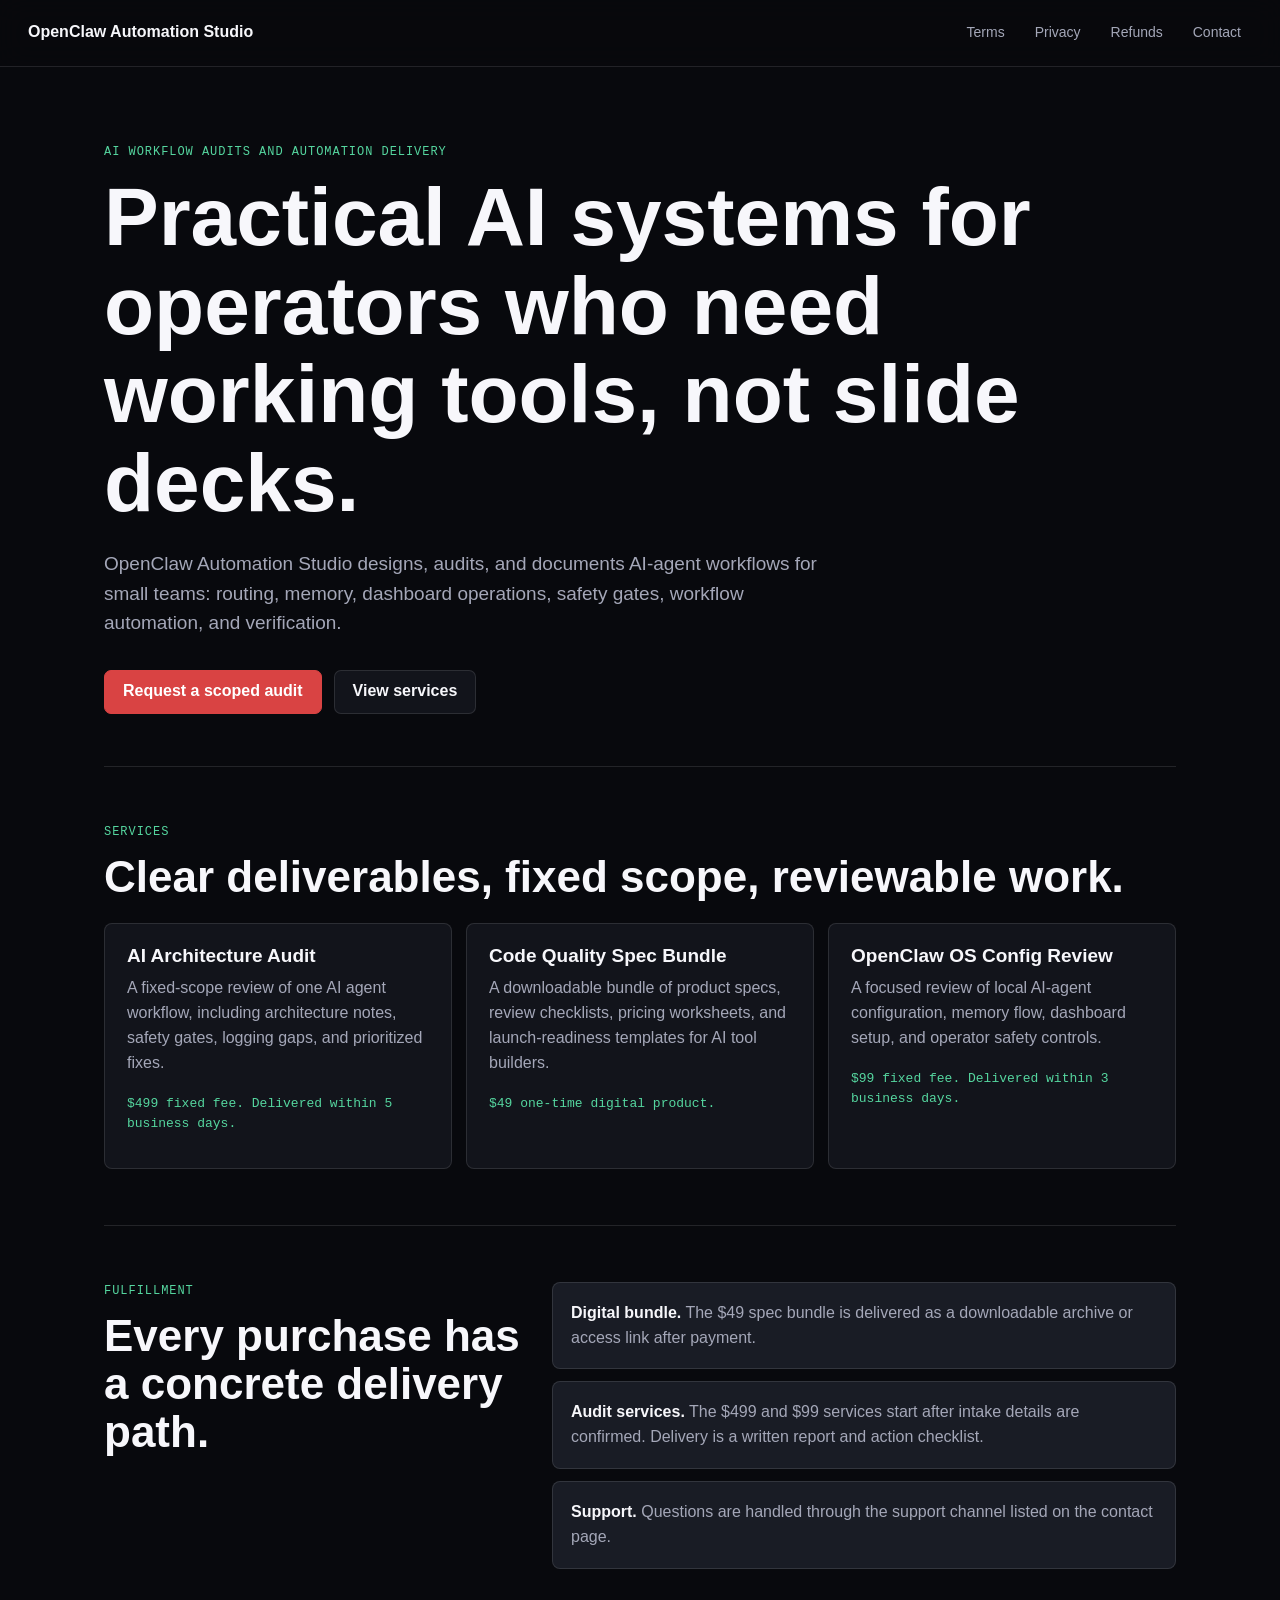
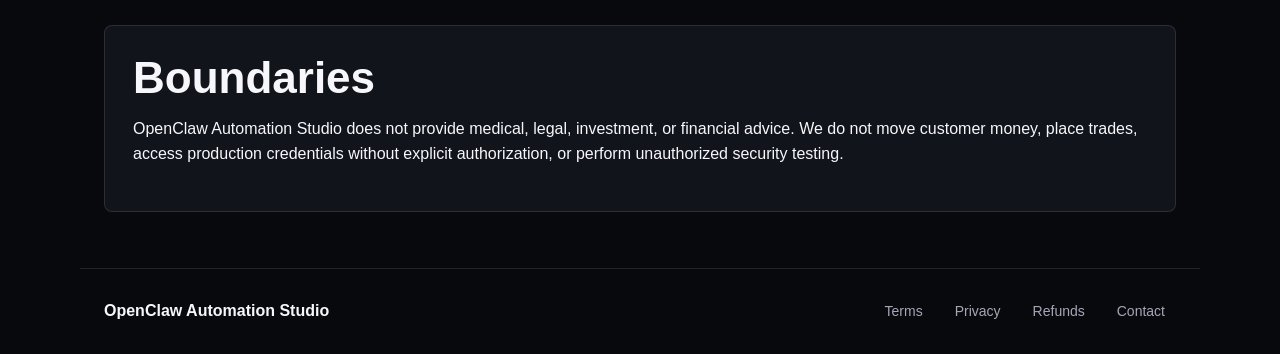
==== index.html @ 9adf03e8 "Publish OpenClaw Stripe website" ====
<!doctype html>
<html lang="en">
<head>
  <meta charset="utf-8">
  <meta name="viewport" content="width=device-width, initial-scale=1">
  <title>OpenClaw Automation Studio</title>
  <meta name="description" content="AI automation audits, workflow design, and implementation support for small businesses and agent builders.">
  <link rel="stylesheet" href="./styles.css">
</head>
<body>
  <header class="site-header">
    <a class="brand" href="./index.html">OpenClaw Automation Studio</a>
    <nav>
      <a href="./terms.html">Terms</a>
      <a href="./privacy.html">Privacy</a>
      <a href="./refund.html">Refunds</a>
      <a href="./contact.html">Contact</a>
    </nav>
  </header>

  <main>
    <section class="hero">
      <p class="kicker">AI workflow audits and automation delivery</p>
      <h1>Practical AI systems for operators who need working tools, not slide decks.</h1>
      <p class="lead">
        OpenClaw Automation Studio designs, audits, and documents AI-agent workflows for small teams:
        routing, memory, dashboard operations, safety gates, workflow automation, and verification.
      </p>
      <div class="cta-row">
        <a class="button primary" href="./contact.html">Request a scoped audit</a>
        <a class="button" href="#services">View services</a>
      </div>
    </section>

    <section id="services" class="section">
      <div class="section-head">
        <p class="kicker">Services</p>
        <h2>Clear deliverables, fixed scope, reviewable work.</h2>
      </div>
      <div class="cards">
        <article class="card">
          <h3>AI Architecture Audit</h3>
          <p>A fixed-scope review of one AI agent workflow, including architecture notes, safety gates, logging gaps, and prioritized fixes.</p>
          <p class="price">$499 fixed fee. Delivered within 5 business days.</p>
        </article>
        <article class="card">
          <h3>Code Quality Spec Bundle</h3>
          <p>A downloadable bundle of product specs, review checklists, pricing worksheets, and launch-readiness templates for AI tool builders.</p>
          <p class="price">$49 one-time digital product.</p>
        </article>
        <article class="card">
          <h3>OpenClaw OS Config Review</h3>
          <p>A focused review of local AI-agent configuration, memory flow, dashboard setup, and operator safety controls.</p>
          <p class="price">$99 fixed fee. Delivered within 3 business days.</p>
        </article>
      </div>
    </section>

    <section class="section split">
      <div>
        <p class="kicker">Fulfillment</p>
        <h2>Every purchase has a concrete delivery path.</h2>
      </div>
      <ol class="steps">
        <li><strong>Digital bundle.</strong> The $49 spec bundle is delivered as a downloadable archive or access link after payment.</li>
        <li><strong>Audit services.</strong> The $499 and $99 services start after intake details are confirmed. Delivery is a written report and action checklist.</li>
        <li><strong>Support.</strong> Questions are handled through the support channel listed on the contact page.</li>
      </ol>
    </section>

    <section class="section notice">
      <h2>Boundaries</h2>
      <p>
        OpenClaw Automation Studio does not provide medical, legal, investment, or financial advice. We do not move
        customer money, place trades, access production credentials without explicit authorization, or perform
        unauthorized security testing.
      </p>
    </section>
  </main>

  <footer>
    <span>OpenClaw Automation Studio</span>
    <a href="./terms.html">Terms</a>
    <a href="./privacy.html">Privacy</a>
    <a href="./refund.html">Refunds</a>
    <a href="./contact.html">Contact</a>
  </footer>
</body>
</html>
---- styles.css ----
:root {
  --bg: #08090d;
  --surface: #12141b;
  --surface-2: #191c25;
  --line: rgba(255, 255, 255, .11);
  --text: #f7f7fb;
  --muted: #a4a7b8;
  --green: #55d69f;
  --blue: #6fa8ff;
  --accent: #d94343;
  --mono: ui-monospace, SFMono-Regular, Menlo, Consolas, monospace;
}
* { box-sizing: border-box; }
body {
  margin: 0;
  background: var(--bg);
  color: var(--text);
  font-family: -apple-system, BlinkMacSystemFont, "SF Pro Text", "Segoe UI", sans-serif;
  line-height: 1.55;
}
a { color: inherit; text-decoration: none; }
.site-header {
  min-height: 64px;
  display: flex;
  align-items: center;
  justify-content: space-between;
  gap: 20px;
  padding: 14px 28px;
  border-bottom: 1px solid var(--line);
  background: rgba(8, 9, 13, .88);
  position: sticky;
  top: 0;
  backdrop-filter: blur(14px);
  z-index: 10;
}
.brand { font-weight: 800; }
nav { display: flex; gap: 8px; flex-wrap: wrap; }
nav a, footer a {
  color: var(--muted);
  border: 1px solid transparent;
  border-radius: 7px;
  padding: 7px 10px;
  font-size: 14px;
}
nav a:hover, footer a:hover { color: var(--text); border-color: var(--line); }
main { max-width: 1120px; margin: 0 auto; padding: 0 24px 56px; }
.hero {
  min-height: 560px;
  display: grid;
  align-content: center;
  padding: 76px 0 52px;
}
.kicker {
  color: var(--green);
  font-family: var(--mono);
  font-size: 12px;
  text-transform: uppercase;
  letter-spacing: .08em;
  margin: 0 0 12px;
}
h1, h2, h3 { letter-spacing: 0; line-height: 1.08; }
h1 { font-size: clamp(44px, 7vw, 82px); max-width: 960px; margin: 0; }
h2 { font-size: clamp(28px, 4vw, 44px); margin: 0 0 14px; }
h3 { font-size: 19px; margin: 0 0 10px; }
.lead {
  color: var(--muted);
  max-width: 720px;
  font-size: 19px;
  margin: 22px 0 0;
}
.cta-row { display: flex; gap: 12px; flex-wrap: wrap; margin-top: 32px; }
.button {
  display: inline-flex;
  align-items: center;
  justify-content: center;
  min-height: 44px;
  padding: 0 18px;
  border: 1px solid var(--line);
  border-radius: 7px;
  background: var(--surface);
  font-weight: 700;
}
.button.primary { background: var(--accent); border-color: var(--accent); color: white; }
.section { border-top: 1px solid var(--line); padding: 56px 0; }
.section-head { margin-bottom: 22px; }
.cards { display: grid; grid-template-columns: repeat(3, minmax(0, 1fr)); gap: 14px; }
.card {
  background: var(--surface);
  border: 1px solid var(--line);
  border-radius: 8px;
  padding: 22px;
  min-height: 220px;
}
.card p { color: var(--muted); margin: 0 0 12px; }
.card .price {
  margin-top: 18px;
  color: var(--green);
  font-family: var(--mono);
  font-size: 13px;
}
.split { display: grid; grid-template-columns: .8fr 1.2fr; gap: 32px; align-items: start; }
.steps { margin: 0; padding: 0; list-style: none; display: grid; gap: 12px; }
.steps li {
  padding: 18px;
  border: 1px solid var(--line);
  border-radius: 8px;
  background: var(--surface-2);
  color: var(--muted);
}
.steps strong { color: var(--text); }
.notice {
  background: var(--surface);
  border: 1px solid var(--line);
  border-radius: 8px;
  padding: 28px;
}
.policy { max-width: 820px; padding-top: 56px; }
.policy p, .policy li { color: var(--muted); }
.policy ul { padding-left: 20px; }
footer {
  max-width: 1120px;
  margin: 0 auto;
  padding: 24px;
  border-top: 1px solid var(--line);
  color: var(--muted);
  display: flex;
  gap: 10px;
  align-items: center;
  flex-wrap: wrap;
}
footer span { margin-right: auto; color: var(--text); font-weight: 700; }
@media (max-width: 820px) {
  .site-header { align-items: flex-start; flex-direction: column; }
  .cards, .split { grid-template-columns: 1fr; }
  .hero { min-height: 480px; }
}
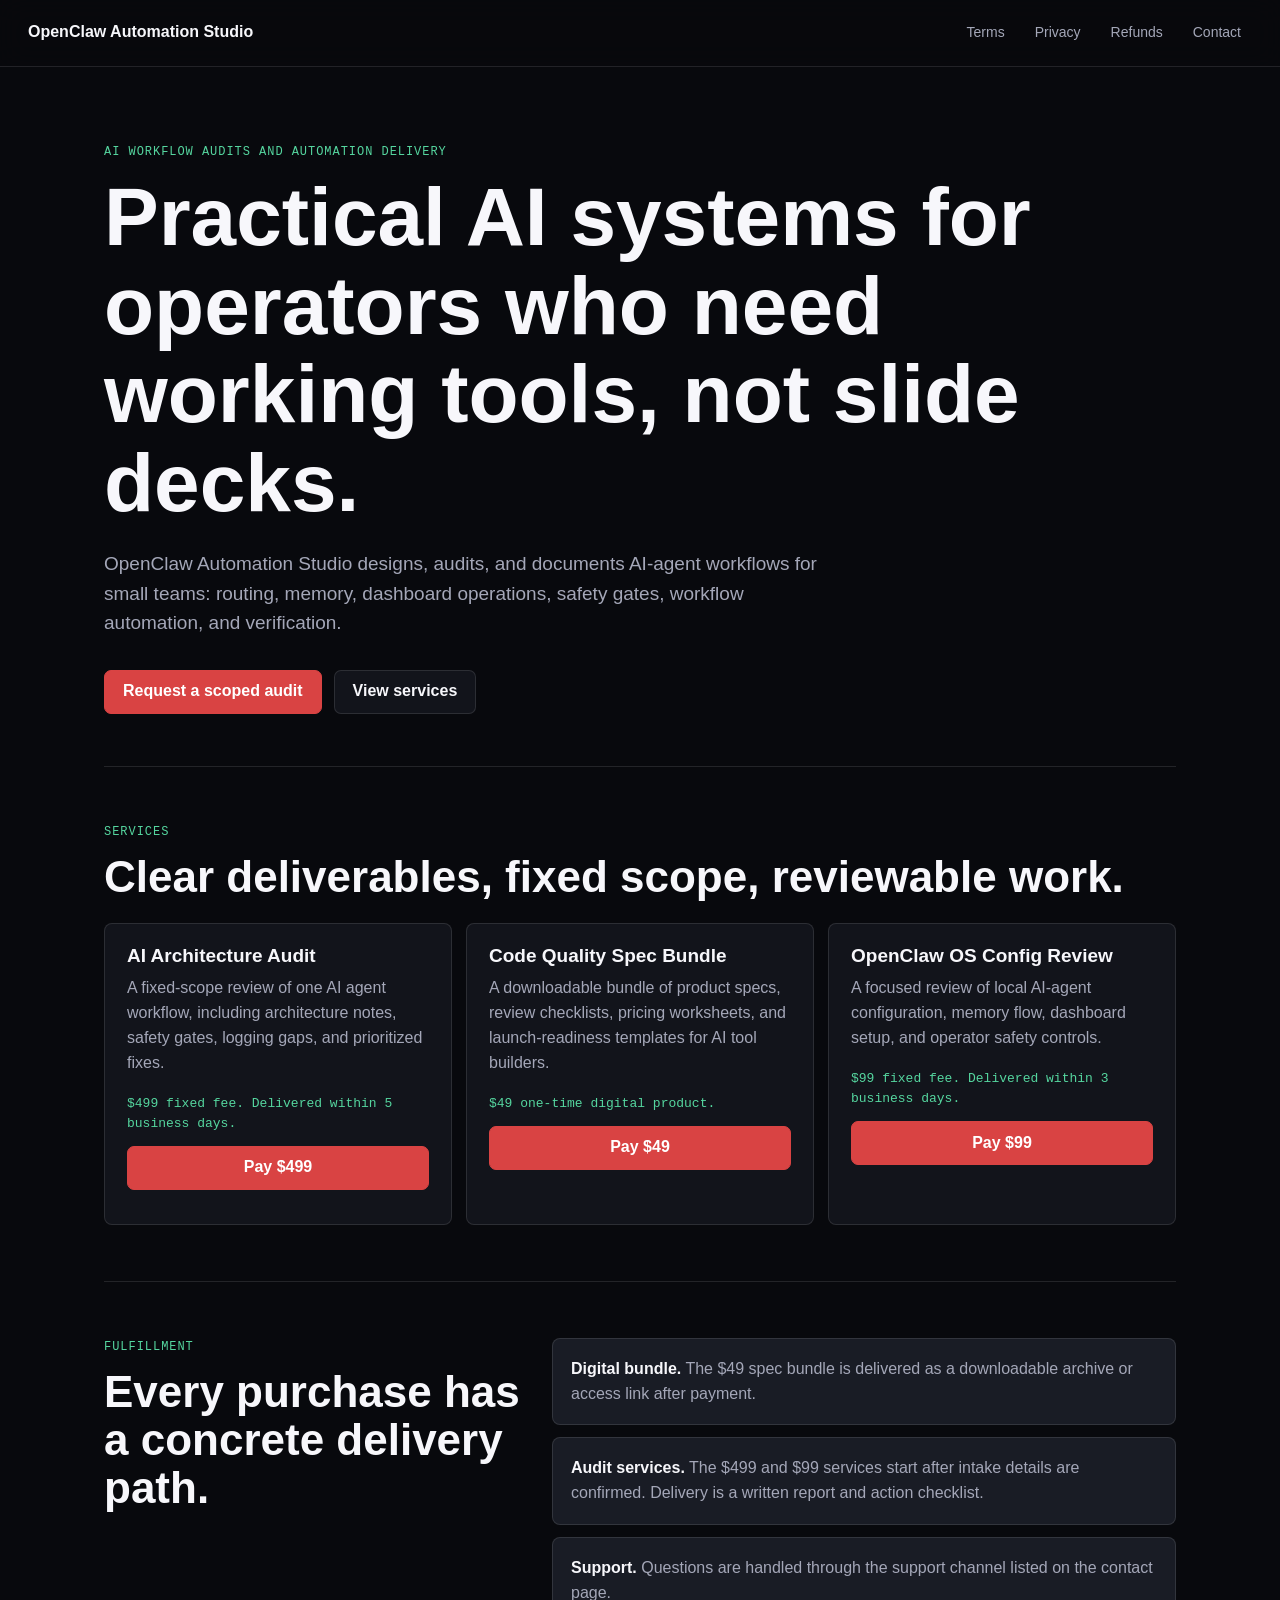
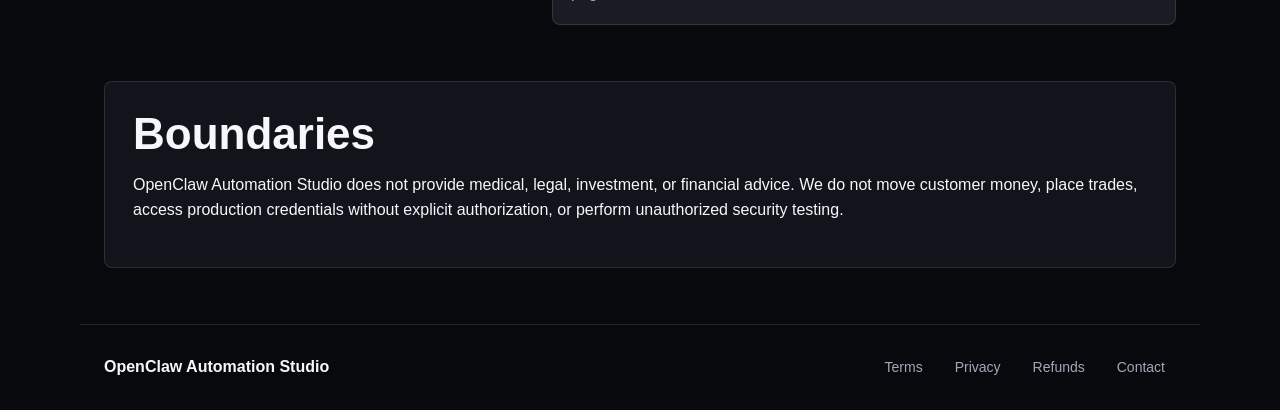
==== commit 80e34cae: "Add Stripe payment links" ====
--- a/index.html
+++ b/index.html
@@ -42,16 +42,19 @@
           <h3>AI Architecture Audit</h3>
           <p>A fixed-scope review of one AI agent workflow, including architecture notes, safety gates, logging gaps, and prioritized fixes.</p>
           <p class="price">$499 fixed fee. Delivered within 5 business days.</p>
+          <p class="pay-row"><a class="button primary pay-button" href="https://buy.stripe.com/bJe4gB6Kn3OHeXF4EH1Fe07">Pay $499</a></p>
         </article>
         <article class="card">
           <h3>Code Quality Spec Bundle</h3>
           <p>A downloadable bundle of product specs, review checklists, pricing worksheets, and launch-readiness templates for AI tool builders.</p>
           <p class="price">$49 one-time digital product.</p>
+          <p class="pay-row"><a class="button primary pay-button" href="https://buy.stripe.com/7sY5kF0lZbh916Pgnp1Fe08">Pay $49</a></p>
         </article>
         <article class="card">
           <h3>OpenClaw OS Config Review</h3>
           <p>A focused review of local AI-agent configuration, memory flow, dashboard setup, and operator safety controls.</p>
           <p class="price">$99 fixed fee. Delivered within 3 business days.</p>
+          <p class="pay-row"><a class="button primary pay-button" href="https://buy.stripe.com/3cI4gB3ybgBt4j16MP1Fe09">Pay $99</a></p>
         </article>
       </div>
     </section>
--- a/styles.css
+++ b/styles.css
@@ -98,6 +98,8 @@
   font-family: var(--mono);
   font-size: 13px;
 }
+.pay-row { margin-top: 16px; }
+.pay-button { width: 100%; }
 .split { display: grid; grid-template-columns: .8fr 1.2fr; gap: 32px; align-items: start; }
 .steps { margin: 0; padding: 0; list-style: none; display: grid; gap: 12px; }
 .steps li {
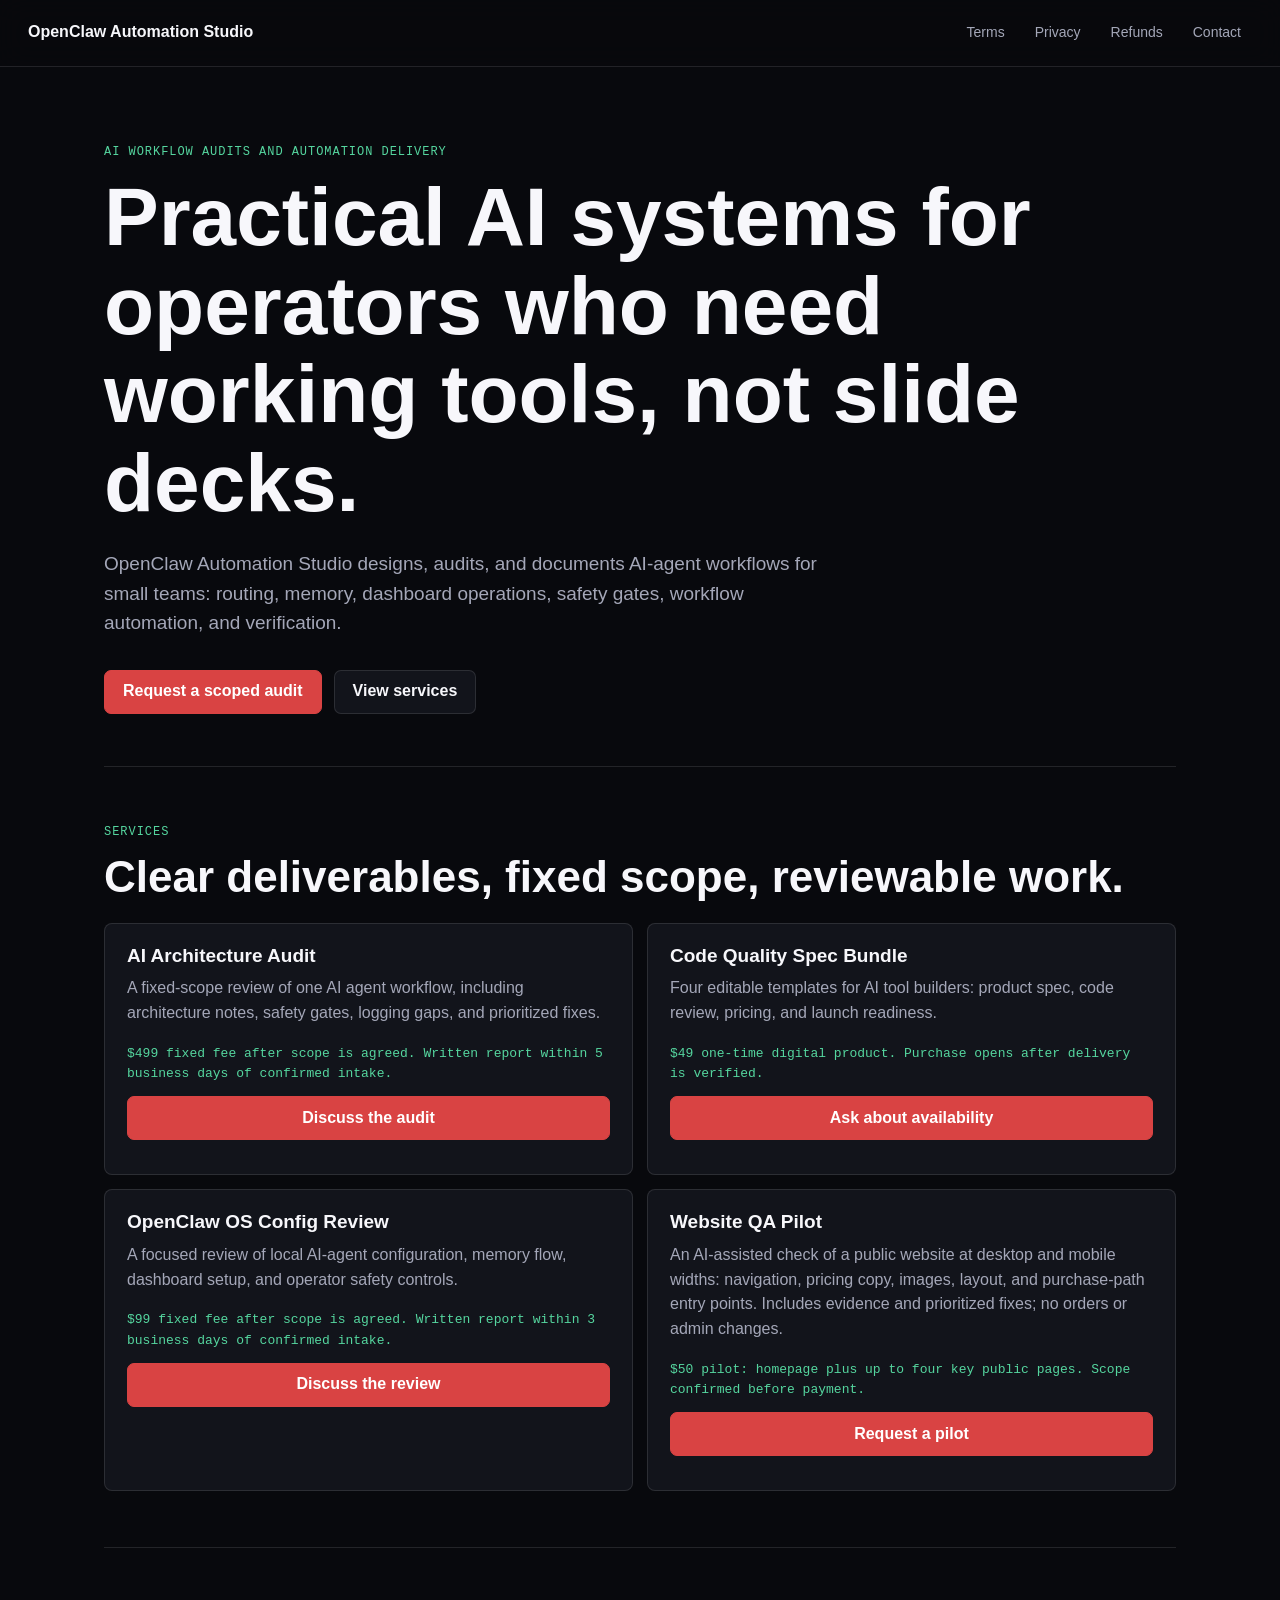
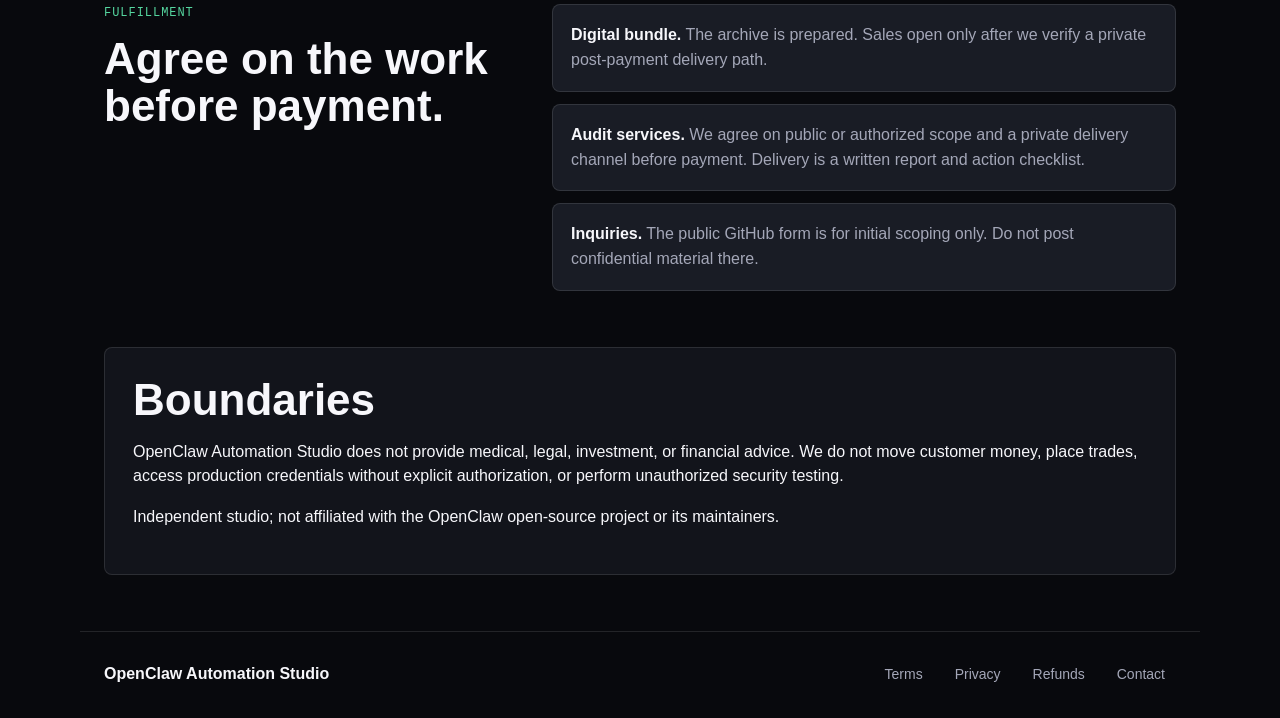
==== commit bb5f3690: "Add scoped service inquiries and gate unverified checkout" ====
--- a/index.html
+++ b/index.html
@@ -41,20 +41,26 @@
         <article class="card">
           <h3>AI Architecture Audit</h3>
           <p>A fixed-scope review of one AI agent workflow, including architecture notes, safety gates, logging gaps, and prioritized fixes.</p>
-          <p class="price">$499 fixed fee. Delivered within 5 business days.</p>
-          <p class="pay-row"><a class="button primary pay-button" href="https://buy.stripe.com/bJe4gB6Kn3OHeXF4EH1Fe07">Pay $499</a></p>
+          <p class="price">$499 fixed fee after scope is agreed. Written report within 5 business days of confirmed intake.</p>
+          <p class="pay-row"><a class="button primary pay-button" href="./contact.html">Discuss the audit</a></p>
         </article>
         <article class="card">
           <h3>Code Quality Spec Bundle</h3>
-          <p>A downloadable bundle of product specs, review checklists, pricing worksheets, and launch-readiness templates for AI tool builders.</p>
-          <p class="price">$49 one-time digital product.</p>
-          <p class="pay-row"><a class="button primary pay-button" href="https://buy.stripe.com/7sY5kF0lZbh916Pgnp1Fe08">Pay $49</a></p>
+          <p>Four editable templates for AI tool builders: product spec, code review, pricing, and launch readiness.</p>
+          <p class="price">$49 one-time digital product. Purchase opens after delivery is verified.</p>
+          <p class="pay-row"><a class="button primary pay-button" href="./contact.html">Ask about availability</a></p>
         </article>
         <article class="card">
           <h3>OpenClaw OS Config Review</h3>
           <p>A focused review of local AI-agent configuration, memory flow, dashboard setup, and operator safety controls.</p>
-          <p class="price">$99 fixed fee. Delivered within 3 business days.</p>
-          <p class="pay-row"><a class="button primary pay-button" href="https://buy.stripe.com/3cI4gB3ybgBt4j16MP1Fe09">Pay $99</a></p>
+          <p class="price">$99 fixed fee after scope is agreed. Written report within 3 business days of confirmed intake.</p>
+          <p class="pay-row"><a class="button primary pay-button" href="./contact.html">Discuss the review</a></p>
+        </article>
+        <article class="card">
+          <h3>Website QA Pilot</h3>
+          <p>An AI-assisted check of a public website at desktop and mobile widths: navigation, pricing copy, images, layout, and purchase-path entry points. Includes evidence and prioritized fixes; no orders or admin changes.</p>
+          <p class="price">$50 pilot: homepage plus up to four key public pages. Scope confirmed before payment.</p>
+          <p class="pay-row"><a class="button primary pay-button" href="./contact.html">Request a pilot</a></p>
         </article>
       </div>
     </section>
@@ -62,12 +68,12 @@
     <section class="section split">
       <div>
         <p class="kicker">Fulfillment</p>
-        <h2>Every purchase has a concrete delivery path.</h2>
+        <h2>Agree on the work before payment.</h2>
       </div>
       <ol class="steps">
-        <li><strong>Digital bundle.</strong> The $49 spec bundle is delivered as a downloadable archive or access link after payment.</li>
-        <li><strong>Audit services.</strong> The $499 and $99 services start after intake details are confirmed. Delivery is a written report and action checklist.</li>
-        <li><strong>Support.</strong> Questions are handled through the support channel listed on the contact page.</li>
+        <li><strong>Digital bundle.</strong> The archive is prepared. Sales open only after we verify a private post-payment delivery path.</li>
+        <li><strong>Audit services.</strong> We agree on public or authorized scope and a private delivery channel before payment. Delivery is a written report and action checklist.</li>
+        <li><strong>Inquiries.</strong> The public GitHub form is for initial scoping only. Do not post confidential material there.</li>
       </ol>
     </section>
 
@@ -78,6 +84,7 @@
         customer money, place trades, access production credentials without explicit authorization, or perform
         unauthorized security testing.
       </p>
+      <p>Independent studio; not affiliated with the OpenClaw open-source project or its maintainers.</p>
     </section>
   </main>
 
--- a/styles.css
+++ b/styles.css
@@ -83,7 +83,7 @@
 .button.primary { background: var(--accent); border-color: var(--accent); color: white; }
 .section { border-top: 1px solid var(--line); padding: 56px 0; }
 .section-head { margin-bottom: 22px; }
-.cards { display: grid; grid-template-columns: repeat(3, minmax(0, 1fr)); gap: 14px; }
+.cards { display: grid; grid-template-columns: repeat(2, minmax(0, 1fr)); gap: 14px; }
 .card {
   background: var(--surface);
   border: 1px solid var(--line);
